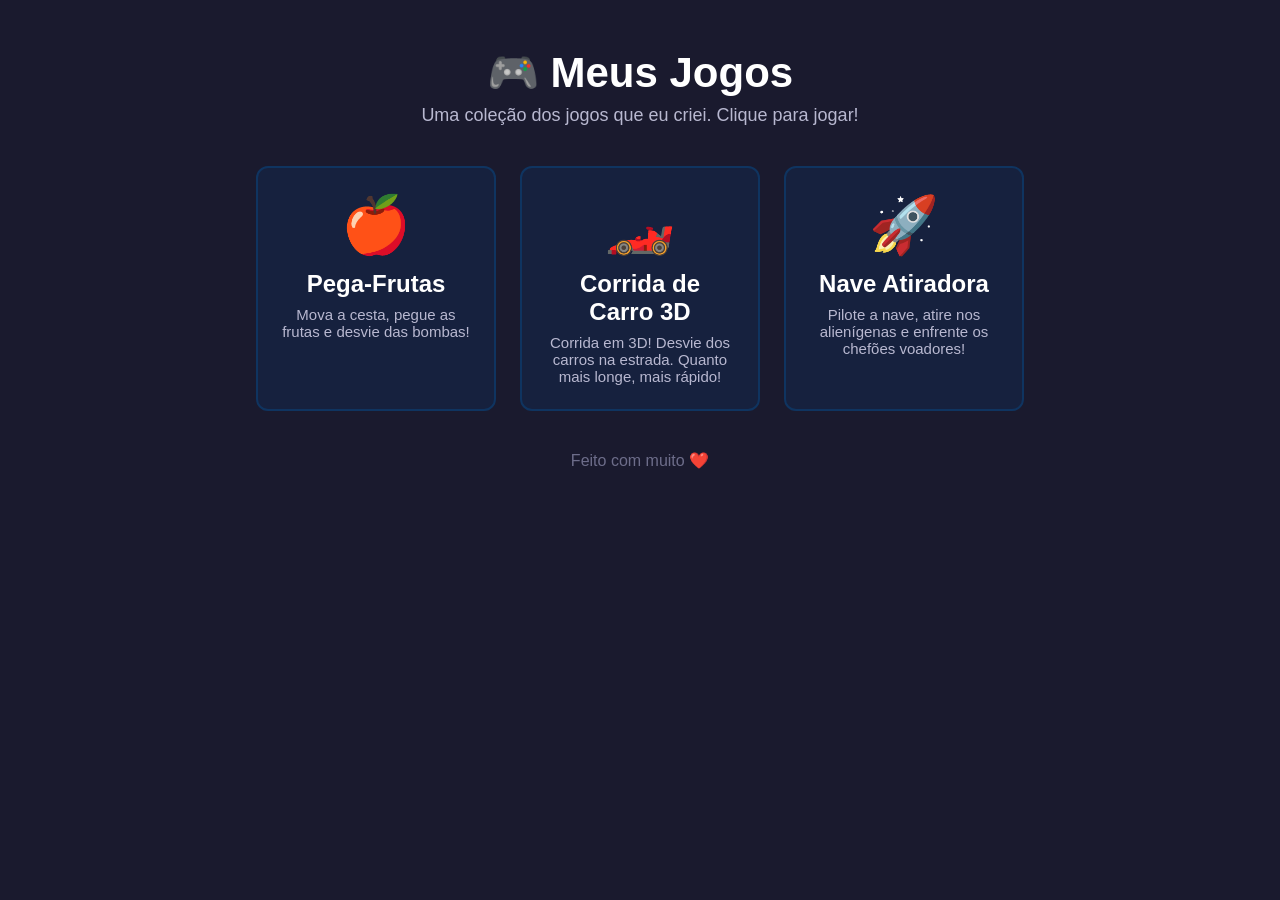
==== index.html @ 7bad7d43 "Site de mini-jogos: menu, corrida-carro, jogo-tiro, pega-frutas Co-Authored-By: Claude Opus 4.8 <nor" ====
<!DOCTYPE html>
<html lang="pt-br">
<head>
  <meta charset="UTF-8">
  <meta name="viewport" content="width=device-width, initial-scale=1.0">
  <title>Meus Jogos</title>
  <link rel="stylesheet" href="menu.css">
</head>
<body>

  <header>
    <h1>🎮 Meus Jogos</h1>
    <p>Uma coleção dos jogos que eu criei. Clique para jogar!</p>
  </header>

  <main id="lista-jogos">

    <a class="cartao" href="pega-frutas/index.html">
      <div class="emoji">🍎</div>
      <h2>Pega-Frutas</h2>
      <p>Mova a cesta, pegue as frutas e desvie das bombas!</p>
    </a>

    <a class="cartao" href="corrida-carro/index.html">
      <div class="emoji">🏎️</div>
      <h2>Corrida de Carro 3D</h2>
      <p>Corrida em 3D! Desvie dos carros na estrada. Quanto mais longe, mais rápido!</p>
    </a>

    <a class="cartao" href="jogo-tiro/index.html">
      <div class="emoji">🚀</div>
      <h2>Nave Atiradora</h2>
      <p>Pilote a nave, atire nos alienígenas e enfrente os chefões voadores!</p>
    </a>

    <!-- Para adicionar um novo jogo, copie o bloco acima e mude o link, o emoji, o título e a descrição. -->

  </main>

  <footer>
    <p>Feito com muito ❤️</p>
  </footer>

</body>
</html>
---- menu.css ----
* {
  box-sizing: border-box;
}

body {
  background-color: #1a1a2e;
  color: white;
  font-family: Arial, sans-serif;
  text-align: center;
  margin: 0;
  padding: 20px;
  min-height: 100vh;
}

header h1 {
  font-size: 42px;
  margin-bottom: 8px;
}

header p {
  color: #b8b8d0;
  font-size: 18px;
  margin-top: 0;
}

#lista-jogos {
  display: flex;
  flex-wrap: wrap;
  justify-content: center;
  gap: 24px;
  max-width: 900px;
  margin: 40px auto;
}

.cartao {
  background-color: #16213e;
  border: 2px solid #0f3460;
  border-radius: 12px;
  padding: 24px;
  width: 240px;
  text-decoration: none;
  color: white;
  transition: transform 0.15s, border-color 0.15s;
}

.cartao:hover {
  transform: translateY(-6px);
  border-color: #e94560;
}

.cartao .emoji {
  font-size: 56px;
  margin-bottom: 12px;
}

.cartao h2 {
  margin: 0 0 8px;
  font-size: 24px;
}

.cartao p {
  color: #b8b8d0;
  font-size: 15px;
  margin: 0;
}

footer {
  color: #6d6d8a;
  margin-top: 40px;
}
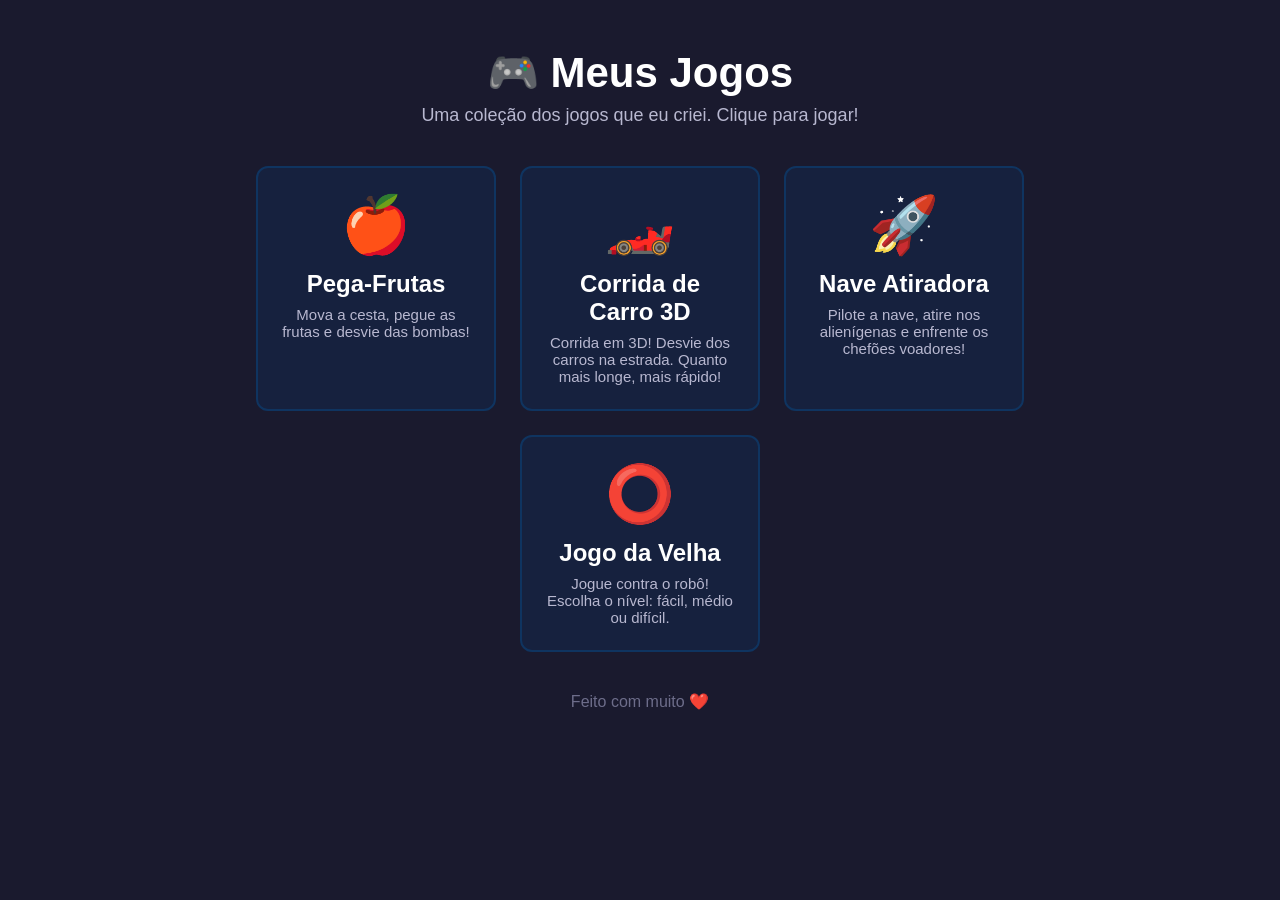
==== commit 205d0fc4: "Adiciona jogo da velha contra o robo com tres niveis Antes de comecar, o jogador escolhe o nivel do " ====
--- a/index.html
+++ b/index.html
@@ -33,6 +33,12 @@
       <p>Pilote a nave, atire nos alienígenas e enfrente os chefões voadores!</p>
     </a>
 
+    <a class="cartao" href="jogo-da-velha/index.html">
+      <div class="emoji">⭕</div>
+      <h2>Jogo da Velha</h2>
+      <p>Jogue contra o robô! Escolha o nível: fácil, médio ou difícil.</p>
+    </a>
+
     <!-- Para adicionar um novo jogo, copie o bloco acima e mude o link, o emoji, o título e a descrição. -->
 
   </main>
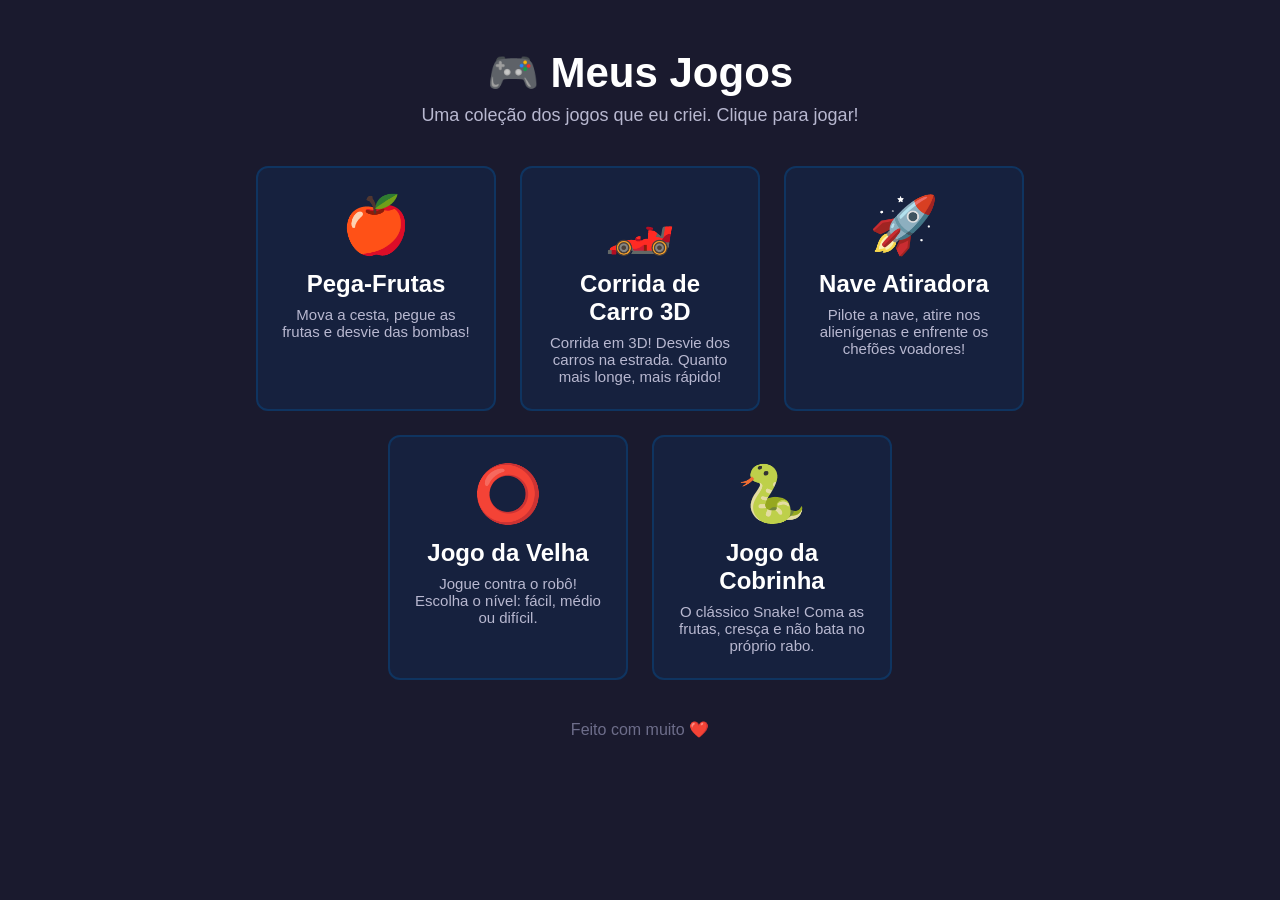
==== commit 22d25e55: "Adiciona o jogo da cobrinha (Snake) Novo jogo em jogo-da-cobrinha/ com controles por setas, WASD e d" ====
--- a/index.html
+++ b/index.html
@@ -39,6 +39,12 @@
       <p>Jogue contra o robô! Escolha o nível: fácil, médio ou difícil.</p>
     </a>
 
+    <a class="cartao" href="jogo-da-cobrinha/index.html">
+      <div class="emoji">🐍</div>
+      <h2>Jogo da Cobrinha</h2>
+      <p>O clássico Snake! Coma as frutas, cresça e não bata no próprio rabo.</p>
+    </a>
+
     <!-- Para adicionar um novo jogo, copie o bloco acima e mude o link, o emoji, o título e a descrição. -->
 
   </main>
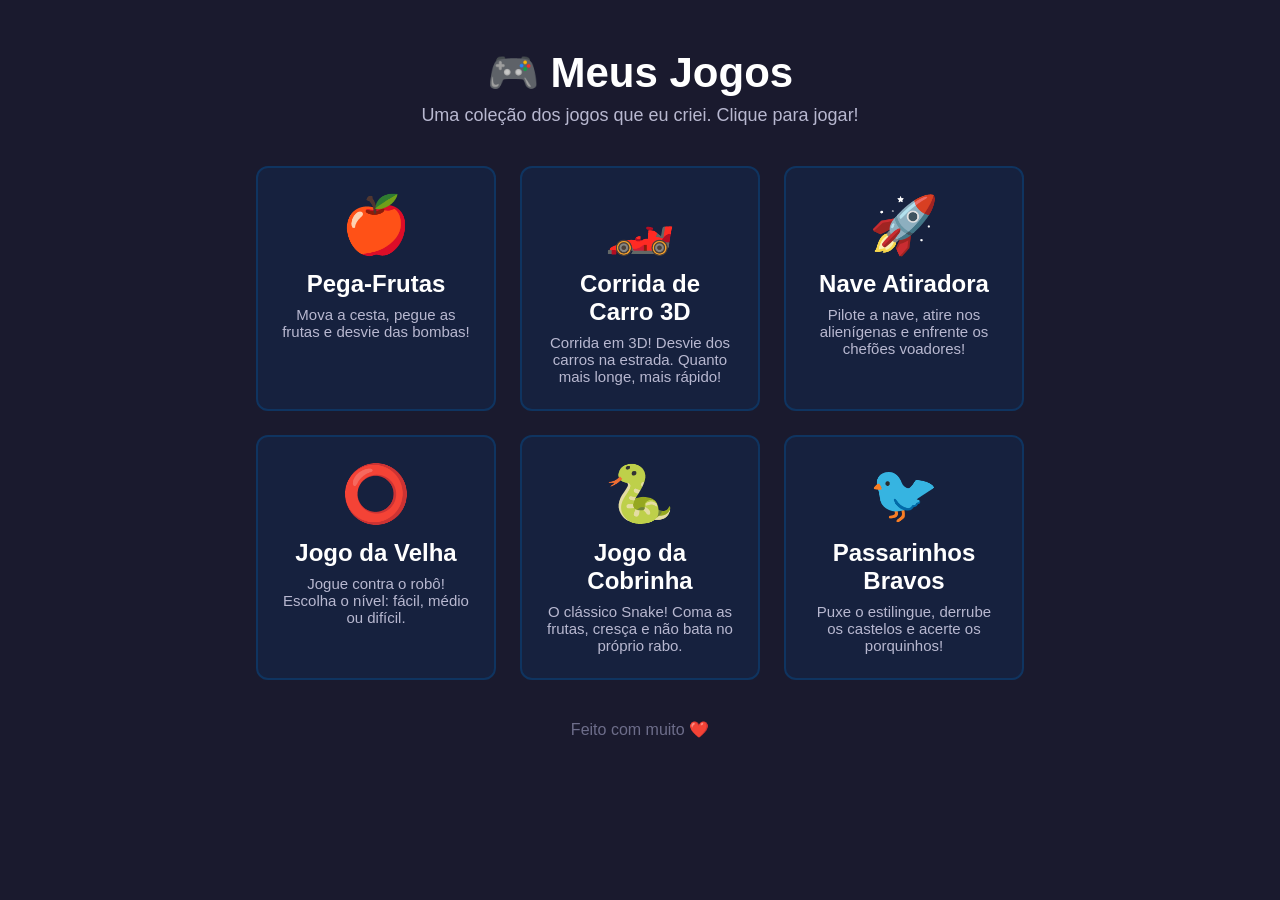
==== commit d26f2398: "Adiciona o jogo Passarinhos Bravos (estilo Angry Birds) Estilingue com mira, fisica de colisao com c" ====
--- a/index.html
+++ b/index.html
@@ -45,6 +45,12 @@
       <p>O clássico Snake! Coma as frutas, cresça e não bata no próprio rabo.</p>
     </a>
 
+    <a class="cartao" href="angry-birds/index.html">
+      <div class="emoji">🐦</div>
+      <h2>Passarinhos Bravos</h2>
+      <p>Puxe o estilingue, derrube os castelos e acerte os porquinhos!</p>
+    </a>
+
     <!-- Para adicionar um novo jogo, copie o bloco acima e mude o link, o emoji, o título e a descrição. -->
 
   </main>
